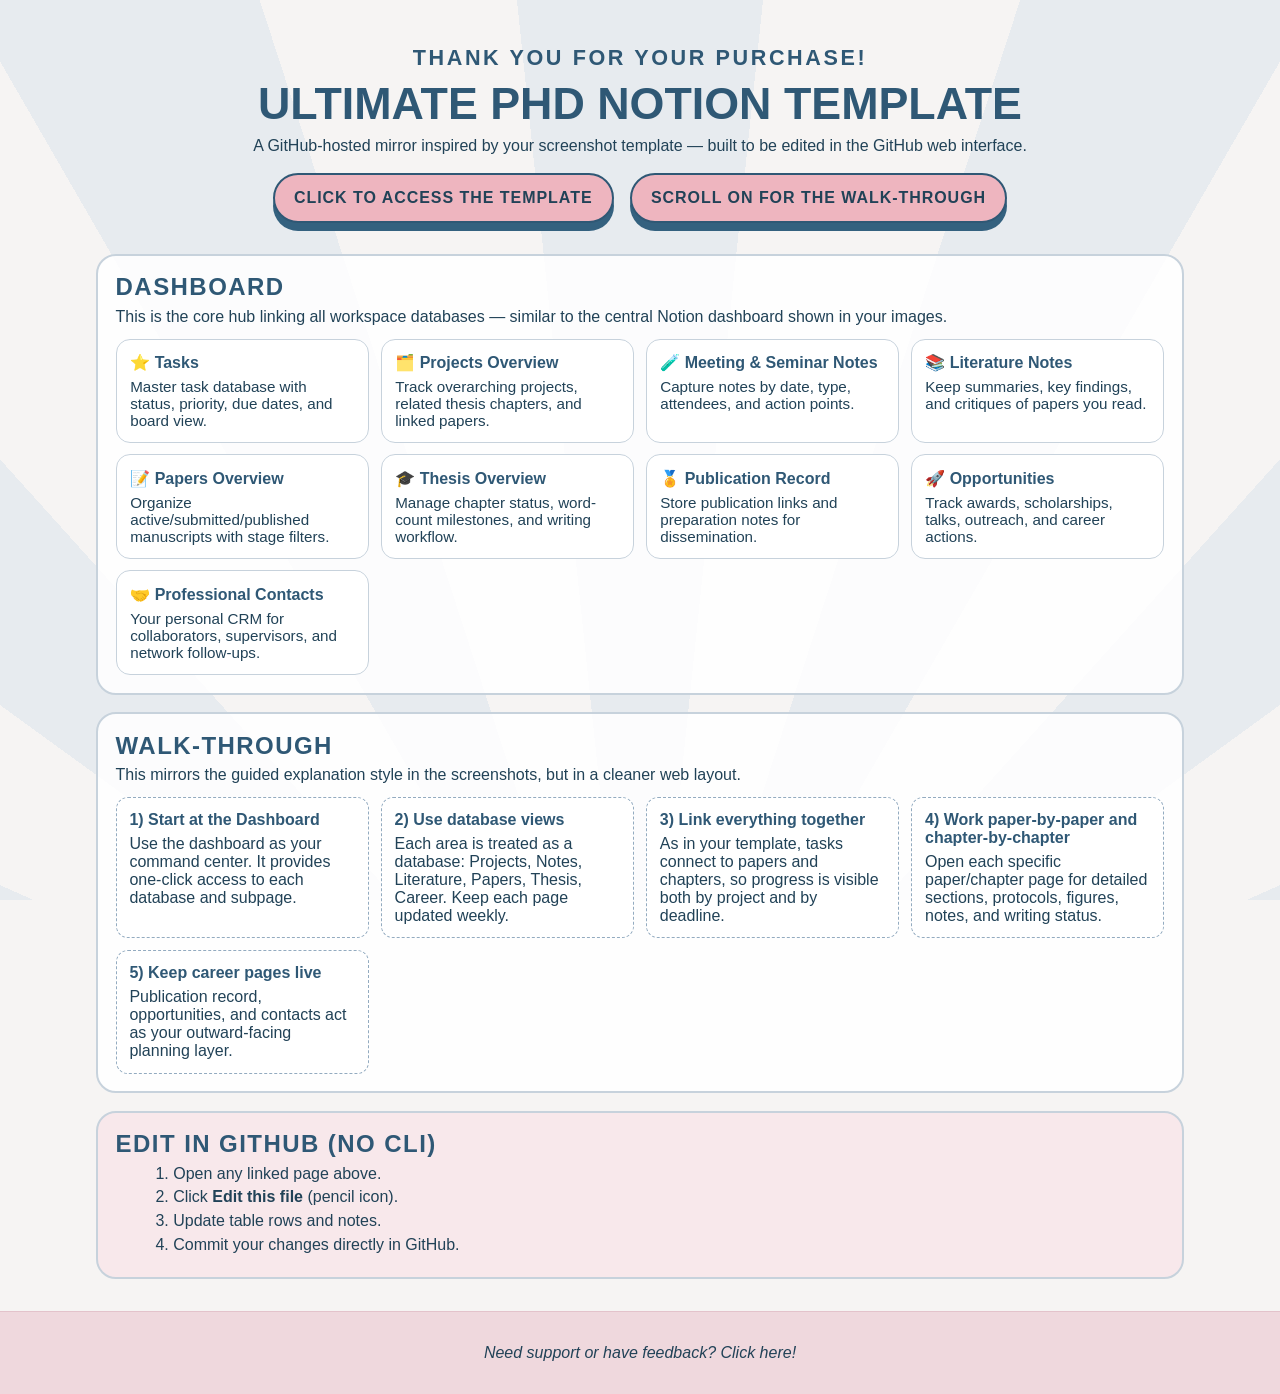
==== index.html @ 4769d7b2 "Recreate dashboard UI to match provided Notion template style" ====
<!doctype html>
<html lang="en">
  <head>
    <meta charset="UTF-8" />
    <meta name="viewport" content="width=device-width, initial-scale=1.0" />
    <title>Ultimate PhD Hub</title>
    <link rel="stylesheet" href="./ui/styles.css" />
  </head>
  <body>
    <div class="bg-rays" aria-hidden="true"></div>

    <header class="hero">
      <p class="kicker">THANK YOU FOR YOUR PURCHASE!</p>
      <h1>Ultimate PhD Notion Template</h1>
      <p class="hero-sub">A GitHub-hosted mirror inspired by your screenshot template — built to be edited in the GitHub web interface.</p>
      <div class="hero-actions">
        <a class="pill" href="#dashboard">Click to access the template</a>
        <a class="pill" href="#walkthrough">Scroll on for the walk-through</a>
      </div>
    </header>

    <main>
      <section class="panel" id="dashboard">
        <h2>Dashboard</h2>
        <p class="lead">This is the core hub linking all workspace databases — similar to the central Notion dashboard shown in your images.</p>

        <div class="db-grid">
          <a class="db-card" href="./tasks/_index.md">
            <h3>⭐ Tasks</h3>
            <p>Master task database with status, priority, due dates, and board view.</p>
          </a>
          <a class="db-card" href="./research/projects-overview.md">
            <h3>🗂️ Projects Overview</h3>
            <p>Track overarching projects, related thesis chapters, and linked papers.</p>
          </a>
          <a class="db-card" href="./research/meeting-seminar-notes/_index.md">
            <h3>🧪 Meeting & Seminar Notes</h3>
            <p>Capture notes by date, type, attendees, and action points.</p>
          </a>
          <a class="db-card" href="./research/literature-notes/_index.md">
            <h3>📚 Literature Notes</h3>
            <p>Keep summaries, key findings, and critiques of papers you read.</p>
          </a>
          <a class="db-card" href="./papers/papers-overview.md">
            <h3>📝 Papers Overview</h3>
            <p>Organize active/submitted/published manuscripts with stage filters.</p>
          </a>
          <a class="db-card" href="./dissertation/overview.md">
            <h3>🎓 Thesis Overview</h3>
            <p>Manage chapter status, word-count milestones, and writing workflow.</p>
          </a>
          <a class="db-card" href="./career/publication-record.md">
            <h3>🏅 Publication Record</h3>
            <p>Store publication links and preparation notes for dissemination.</p>
          </a>
          <a class="db-card" href="./career/opportunities.md">
            <h3>🚀 Opportunities</h3>
            <p>Track awards, scholarships, talks, outreach, and career actions.</p>
          </a>
          <a class="db-card" href="./career/professional-contacts.md">
            <h3>🤝 Professional Contacts</h3>
            <p>Your personal CRM for collaborators, supervisors, and network follow-ups.</p>
          </a>
        </div>
      </section>

      <section class="panel" id="walkthrough">
        <h2>Walk-through</h2>
        <p class="lead">This mirrors the guided explanation style in the screenshots, but in a cleaner web layout.</p>

        <div class="flow">
          <article>
            <h3>1) Start at the Dashboard</h3>
            <p>Use the dashboard as your command center. It provides one-click access to each database and subpage.</p>
          </article>
          <article>
            <h3>2) Use database views</h3>
            <p>Each area is treated as a database: Projects, Notes, Literature, Papers, Thesis, Career. Keep each page updated weekly.</p>
          </article>
          <article>
            <h3>3) Link everything together</h3>
            <p>As in your template, tasks connect to papers and chapters, so progress is visible both by project and by deadline.</p>
          </article>
          <article>
            <h3>4) Work paper-by-paper and chapter-by-chapter</h3>
            <p>Open each specific paper/chapter page for detailed sections, protocols, figures, notes, and writing status.</p>
          </article>
          <article>
            <h3>5) Keep career pages live</h3>
            <p>Publication record, opportunities, and contacts act as your outward-facing planning layer.</p>
          </article>
        </div>
      </section>

      <section class="panel panel-soft">
        <h2>Edit in GitHub (No CLI)</h2>
        <ol>
          <li>Open any linked page above.</li>
          <li>Click <strong>Edit this file</strong> (pencil icon).</li>
          <li>Update table rows and notes.</li>
          <li>Commit your changes directly in GitHub.</li>
        </ol>
      </section>
    </main>

    <footer>
      <p>Need support or have feedback? Click here!</p>
    </footer>
  </body>
</html>
---- ui/styles.css ----
:root {
  --ink: #2f5875;
  --ink-dark: #214257;
  --bg: #f6f4f3;
  --pink: #eeb5bf;
  --blue: #d5dde5;
  --card: #ffffff;
  --line: #c7d2dc;
}

* { box-sizing: border-box; }

body {
  margin: 0;
  font-family: "Trebuchet MS", "Avenir Next", "Segoe UI", sans-serif;
  color: var(--ink-dark);
  background: var(--bg);
  position: relative;
  min-height: 100vh;
}

.bg-rays {
  position: fixed;
  inset: 0;
  z-index: -1;
  background:
    radial-gradient(circle at 50% 120%, #dfe7ee 0 8%, transparent 8% 100%),
    repeating-conic-gradient(from 210deg at 50% 130%, #dbe3eb 0deg 12deg, transparent 12deg 24deg);
  opacity: .55;
}

.hero {
  max-width: 1120px;
  margin: 0 auto;
  padding: 2.8rem 1rem 1.2rem;
  text-align: center;
}

.kicker {
  margin: 0;
  letter-spacing: .12em;
  font-size: clamp(1rem, 2vw, 1.35rem);
  font-weight: 900;
  color: var(--ink);
}

h1 {
  color: var(--ink);
  margin: .45rem 0 .5rem;
  font-size: clamp(1.65rem, 4.3vw, 2.8rem);
  text-transform: uppercase;
}

.hero-sub {
  max-width: 780px;
  margin: 0 auto 1.1rem;
  color: var(--ink-dark);
}

.hero-actions {
  display: flex;
  flex-wrap: wrap;
  justify-content: center;
  gap: 1rem;
}

.pill {
  text-decoration: none;
  color: var(--ink-dark);
  background: var(--pink);
  border: 2px solid var(--ink);
  border-radius: 999px;
  font-weight: 800;
  text-transform: uppercase;
  letter-spacing: .06em;
  padding: .9rem 1.2rem;
  box-shadow: 0 8px 0 #34617f;
}

main {
  max-width: 1120px;
  margin: 0 auto;
  padding: .7rem 1rem 2rem;
  display: grid;
  gap: 1.1rem;
}

.panel {
  background: rgba(255,255,255,.86);
  border: 2px solid var(--line);
  border-radius: 20px;
  padding: 1.1rem;
}

.panel-soft {
  background: #f8e8eb;
}

h2 {
  margin: 0 0 .4rem;
  color: var(--ink);
  text-transform: uppercase;
  letter-spacing: .06em;
}

.lead {
  margin: 0 0 .8rem;
}

.db-grid {
  display: grid;
  grid-template-columns: repeat(auto-fit, minmax(220px, 1fr));
  gap: .7rem;
}

.db-card {
  text-decoration: none;
  color: inherit;
  background: var(--card);
  border: 1px solid var(--line);
  border-radius: 14px;
  padding: .85rem;
}

.db-card h3 {
  margin: 0 0 .35rem;
  color: var(--ink);
  font-size: 1rem;
}
.db-card p { margin: 0; font-size: .95rem; }

.flow {
  display: grid;
  grid-template-columns: repeat(auto-fit, minmax(240px, 1fr));
  gap: .75rem;
}

.flow article {
  background: #fff;
  border: 1px dashed #93abc0;
  border-radius: 12px;
  padding: .8rem;
}

.flow h3 {
  margin: 0 0 .35rem;
  font-size: 1rem;
  color: var(--ink);
}
.flow p { margin: 0; }

ol { margin: .35rem 0 .1rem 1.1rem; }
ol li { margin: .35rem 0; }

footer {
  text-align: center;
  padding: 1rem;
  background: #efd8dd;
  border-top: 1px solid #e3c3cb;
  color: var(--ink-dark);
  font-style: italic;
}

@media (max-width: 640px) {
  .pill { width: 100%; }
}
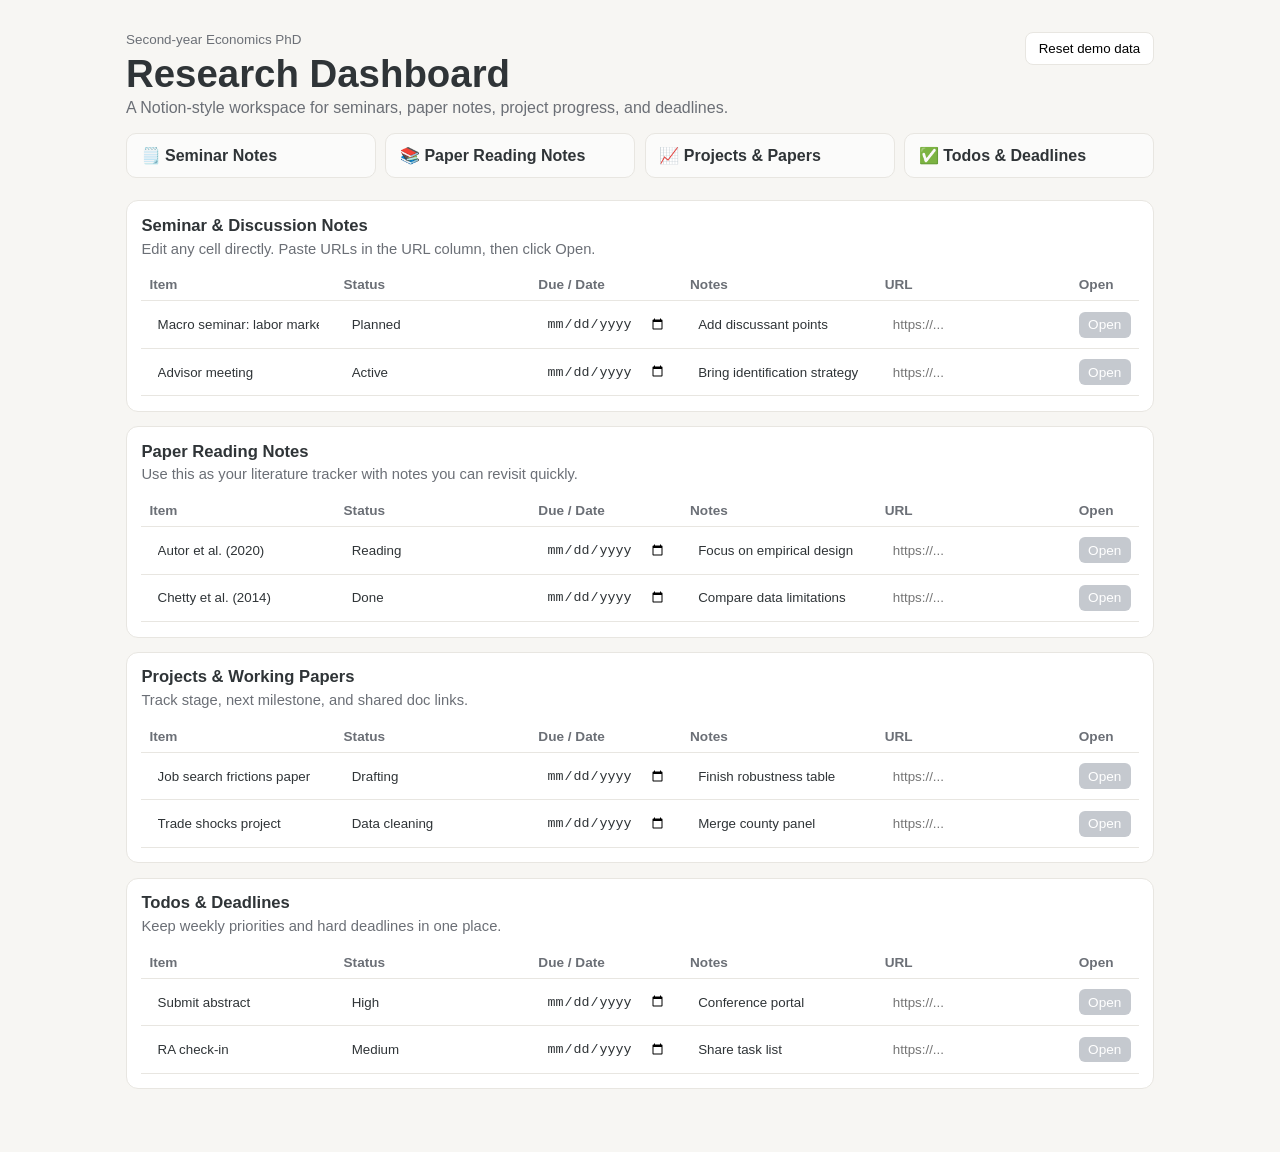
==== commit 2f9af9c4: "Redesign dashboard into editable Notion-style workspace" ====
--- a/index.html
+++ b/index.html
@@ -3,108 +3,157 @@
   <head>
     <meta charset="UTF-8" />
     <meta name="viewport" content="width=device-width, initial-scale=1.0" />
-    <title>Ultimate PhD Hub</title>
+    <title>PhD Dashboard</title>
     <link rel="stylesheet" href="./ui/styles.css" />
   </head>
   <body>
-    <div class="bg-rays" aria-hidden="true"></div>
+    <main class="page">
+      <header class="topbar">
+        <div>
+          <p class="crumb">Second-year Economics PhD</p>
+          <h1>Research Dashboard</h1>
+          <p class="subtitle">A Notion-style workspace for seminars, paper notes, project progress, and deadlines.</p>
+        </div>
+        <button id="reset-data" class="ghost-btn" type="button">Reset demo data</button>
+      </header>
 
-    <header class="hero">
-      <p class="kicker">THANK YOU FOR YOUR PURCHASE!</p>
-      <h1>Ultimate PhD Notion Template</h1>
-      <p class="hero-sub">A GitHub-hosted mirror inspired by your screenshot template — built to be edited in the GitHub web interface.</p>
-      <div class="hero-actions">
-        <a class="pill" href="#dashboard">Click to access the template</a>
-        <a class="pill" href="#walkthrough">Scroll on for the walk-through</a>
-      </div>
-    </header>
-
-    <main>
-      <section class="panel" id="dashboard">
-        <h2>Dashboard</h2>
-        <p class="lead">This is the core hub linking all workspace databases — similar to the central Notion dashboard shown in your images.</p>
-
-        <div class="db-grid">
-          <a class="db-card" href="./tasks/_index.md">
-            <h3>⭐ Tasks</h3>
-            <p>Master task database with status, priority, due dates, and board view.</p>
-          </a>
-          <a class="db-card" href="./research/projects-overview.md">
-            <h3>🗂️ Projects Overview</h3>
-            <p>Track overarching projects, related thesis chapters, and linked papers.</p>
-          </a>
-          <a class="db-card" href="./research/meeting-seminar-notes/_index.md">
-            <h3>🧪 Meeting & Seminar Notes</h3>
-            <p>Capture notes by date, type, attendees, and action points.</p>
-          </a>
-          <a class="db-card" href="./research/literature-notes/_index.md">
-            <h3>📚 Literature Notes</h3>
-            <p>Keep summaries, key findings, and critiques of papers you read.</p>
-          </a>
-          <a class="db-card" href="./papers/papers-overview.md">
-            <h3>📝 Papers Overview</h3>
-            <p>Organize active/submitted/published manuscripts with stage filters.</p>
-          </a>
-          <a class="db-card" href="./dissertation/overview.md">
-            <h3>🎓 Thesis Overview</h3>
-            <p>Manage chapter status, word-count milestones, and writing workflow.</p>
-          </a>
-          <a class="db-card" href="./career/publication-record.md">
-            <h3>🏅 Publication Record</h3>
-            <p>Store publication links and preparation notes for dissemination.</p>
-          </a>
-          <a class="db-card" href="./career/opportunities.md">
-            <h3>🚀 Opportunities</h3>
-            <p>Track awards, scholarships, talks, outreach, and career actions.</p>
-          </a>
-          <a class="db-card" href="./career/professional-contacts.md">
-            <h3>🤝 Professional Contacts</h3>
-            <p>Your personal CRM for collaborators, supervisors, and network follow-ups.</p>
-          </a>
-        </div>
+      <section class="quick-grid" aria-label="quick links">
+        <a class="quick-card" href="#seminars">🗒️ Seminar Notes</a>
+        <a class="quick-card" href="#papers">📚 Paper Reading Notes</a>
+        <a class="quick-card" href="#projects">📈 Projects & Papers</a>
+        <a class="quick-card" href="#todos">✅ Todos & Deadlines</a>
       </section>
 
-      <section class="panel" id="walkthrough">
-        <h2>Walk-through</h2>
-        <p class="lead">This mirrors the guided explanation style in the screenshots, but in a cleaner web layout.</p>
-
-        <div class="flow">
-          <article>
-            <h3>1) Start at the Dashboard</h3>
-            <p>Use the dashboard as your command center. It provides one-click access to each database and subpage.</p>
-          </article>
-          <article>
-            <h3>2) Use database views</h3>
-            <p>Each area is treated as a database: Projects, Notes, Literature, Papers, Thesis, Career. Keep each page updated weekly.</p>
-          </article>
-          <article>
-            <h3>3) Link everything together</h3>
-            <p>As in your template, tasks connect to papers and chapters, so progress is visible both by project and by deadline.</p>
-          </article>
-          <article>
-            <h3>4) Work paper-by-paper and chapter-by-chapter</h3>
-            <p>Open each specific paper/chapter page for detailed sections, protocols, figures, notes, and writing status.</p>
-          </article>
-          <article>
-            <h3>5) Keep career pages live</h3>
-            <p>Publication record, opportunities, and contacts act as your outward-facing planning layer.</p>
-          </article>
-        </div>
+      <section class="database" id="seminars">
+        <h2>Seminar & Discussion Notes</h2>
+        <p class="hint">Edit any cell directly. Paste URLs in the URL column, then click Open.</p>
+        <div class="table-wrap" id="table-seminars"></div>
       </section>
 
-      <section class="panel panel-soft">
-        <h2>Edit in GitHub (No CLI)</h2>
-        <ol>
-          <li>Open any linked page above.</li>
-          <li>Click <strong>Edit this file</strong> (pencil icon).</li>
-          <li>Update table rows and notes.</li>
-          <li>Commit your changes directly in GitHub.</li>
-        </ol>
+      <section class="database" id="papers">
+        <h2>Paper Reading Notes</h2>
+        <p class="hint">Use this as your literature tracker with notes you can revisit quickly.</p>
+        <div class="table-wrap" id="table-papers"></div>
+      </section>
+
+      <section class="database" id="projects">
+        <h2>Projects & Working Papers</h2>
+        <p class="hint">Track stage, next milestone, and shared doc links.</p>
+        <div class="table-wrap" id="table-projects"></div>
+      </section>
+
+      <section class="database" id="todos">
+        <h2>Todos & Deadlines</h2>
+        <p class="hint">Keep weekly priorities and hard deadlines in one place.</p>
+        <div class="table-wrap" id="table-todos"></div>
       </section>
     </main>
 
-    <footer>
-      <p>Need support or have feedback? Click here!</p>
-    </footer>
+    <template id="db-template">
+      <table>
+        <thead>
+          <tr>
+            <th>Item</th>
+            <th>Status</th>
+            <th>Due / Date</th>
+            <th>Notes</th>
+            <th>URL</th>
+            <th>Open</th>
+          </tr>
+        </thead>
+        <tbody></tbody>
+      </table>
+    </template>
+
+    <script>
+      const STORAGE_KEY = "phd_dashboard_v2";
+      const seed = {
+        seminars: [
+          { item: "Macro seminar: labor markets", status: "Planned", date: "", notes: "Add discussant points", url: "" },
+          { item: "Advisor meeting", status: "Active", date: "", notes: "Bring identification strategy update", url: "" }
+        ],
+        papers: [
+          { item: "Autor et al. (2020)", status: "Reading", date: "", notes: "Focus on empirical design", url: "" },
+          { item: "Chetty et al. (2014)", status: "Done", date: "", notes: "Compare data limitations", url: "" }
+        ],
+        projects: [
+          { item: "Job search frictions paper", status: "Drafting", date: "", notes: "Finish robustness table", url: "" },
+          { item: "Trade shocks project", status: "Data cleaning", date: "", notes: "Merge county panel", url: "" }
+        ],
+        todos: [
+          { item: "Submit abstract", status: "High", date: "", notes: "Conference portal", url: "" },
+          { item: "RA check-in", status: "Medium", date: "", notes: "Share task list", url: "" }
+        ]
+      };
+
+      const state = JSON.parse(localStorage.getItem(STORAGE_KEY) || "null") || structuredClone(seed);
+
+      function save() {
+        localStorage.setItem(STORAGE_KEY, JSON.stringify(state));
+      }
+
+      function validUrl(value) {
+        if (!value.trim()) return "";
+        try {
+          const normalized = value.startsWith("http") ? value : `https://${value}`;
+          return new URL(normalized).toString();
+        } catch {
+          return "";
+        }
+      }
+
+      function renderTable(mountId, key) {
+        const mount = document.getElementById(mountId);
+        const tmpl = document.getElementById("db-template").content.firstElementChild.cloneNode(true);
+        const tbody = tmpl.querySelector("tbody");
+
+        state[key].forEach((row, rowIndex) => {
+          const tr = document.createElement("tr");
+          ["item", "status", "date", "notes", "url"].forEach((field) => {
+            const td = document.createElement("td");
+            const input = document.createElement("input");
+            input.value = row[field] || "";
+            input.type = field === "date" ? "date" : "text";
+            input.placeholder = field === "url" ? "https://..." : "";
+            input.addEventListener("input", (e) => {
+              state[key][rowIndex][field] = e.target.value;
+              if (field === "url") {
+                const next = validUrl(e.target.value);
+                open.href = next || "#";
+                open.classList.toggle("disabled", !next);
+              }
+              save();
+            });
+            td.appendChild(input);
+            tr.appendChild(td);
+          });
+
+          const openCell = document.createElement("td");
+          const open = document.createElement("a");
+          const next = validUrl(row.url || "");
+          open.href = next || "#";
+          open.target = "_blank";
+          open.rel = "noreferrer";
+          open.textContent = "Open";
+          open.className = `open-link ${next ? "" : "disabled"}`;
+          openCell.appendChild(open);
+          tr.appendChild(openCell);
+          tbody.appendChild(tr);
+        });
+
+        mount.innerHTML = "";
+        mount.appendChild(tmpl);
+      }
+
+      renderTable("table-seminars", "seminars");
+      renderTable("table-papers", "papers");
+      renderTable("table-projects", "projects");
+      renderTable("table-todos", "todos");
+
+      document.getElementById("reset-data").addEventListener("click", () => {
+        localStorage.setItem(STORAGE_KEY, JSON.stringify(seed));
+        location.reload();
+      });
+    </script>
   </body>
 </html>
--- a/ui/styles.css
+++ b/ui/styles.css
@@ -1,166 +1,151 @@
 :root {
-  --ink: #2f5875;
-  --ink-dark: #214257;
-  --bg: #f6f4f3;
-  --pink: #eeb5bf;
-  --blue: #d5dde5;
-  --card: #ffffff;
-  --line: #c7d2dc;
+  --bg: #f7f6f3;
+  --panel: #ffffff;
+  --line: #e8e6e1;
+  --text: #2f3437;
+  --muted: #6b6f76;
+  --accent: #2f80ed;
 }
 
 * { box-sizing: border-box; }
 
 body {
   margin: 0;
-  font-family: "Trebuchet MS", "Avenir Next", "Segoe UI", sans-serif;
-  color: var(--ink-dark);
   background: var(--bg);
-  position: relative;
-  min-height: 100vh;
+  color: var(--text);
+  font-family: Inter, -apple-system, BlinkMacSystemFont, "Segoe UI", sans-serif;
 }
 
-.bg-rays {
-  position: fixed;
-  inset: 0;
-  z-index: -1;
-  background:
-    radial-gradient(circle at 50% 120%, #dfe7ee 0 8%, transparent 8% 100%),
-    repeating-conic-gradient(from 210deg at 50% 130%, #dbe3eb 0deg 12deg, transparent 12deg 24deg);
-  opacity: .55;
+.page {
+  max-width: 1060px;
+  margin: 0 auto;
+  padding: 2rem 1rem 3rem;
 }
 
-.hero {
-  max-width: 1120px;
-  margin: 0 auto;
-  padding: 2.8rem 1rem 1.2rem;
-  text-align: center;
+.topbar {
+  display: flex;
+  justify-content: space-between;
+  gap: 1rem;
+  align-items: flex-start;
+  margin-bottom: 1rem;
 }
 
-.kicker {
+.crumb {
   margin: 0;
-  letter-spacing: .12em;
-  font-size: clamp(1rem, 2vw, 1.35rem);
-  font-weight: 900;
-  color: var(--ink);
+  font-size: .84rem;
+  color: var(--muted);
 }
 
 h1 {
-  color: var(--ink);
-  margin: .45rem 0 .5rem;
-  font-size: clamp(1.65rem, 4.3vw, 2.8rem);
-  text-transform: uppercase;
+  margin: .3rem 0 .2rem;
+  font-size: clamp(1.7rem, 3vw, 2.4rem);
 }
 
-.hero-sub {
-  max-width: 780px;
-  margin: 0 auto 1.1rem;
-  color: var(--ink-dark);
+.subtitle {
+  margin: 0;
+  color: var(--muted);
 }
 
-.hero-actions {
-  display: flex;
-  flex-wrap: wrap;
-  justify-content: center;
-  gap: 1rem;
+.ghost-btn {
+  border: 1px solid var(--line);
+  background: var(--panel);
+  border-radius: 8px;
+  padding: .5rem .8rem;
+  cursor: pointer;
 }
 
-.pill {
-  text-decoration: none;
-  color: var(--ink-dark);
-  background: var(--pink);
-  border: 2px solid var(--ink);
-  border-radius: 999px;
-  font-weight: 800;
-  text-transform: uppercase;
-  letter-spacing: .06em;
-  padding: .9rem 1.2rem;
-  box-shadow: 0 8px 0 #34617f;
+.quick-grid {
+  display: grid;
+  grid-template-columns: repeat(auto-fit, minmax(180px, 1fr));
+  gap: .6rem;
+  margin: 1rem 0 1.4rem;
 }
 
-main {
-  max-width: 1120px;
-  margin: 0 auto;
-  padding: .7rem 1rem 2rem;
-  display: grid;
-  gap: 1.1rem;
+.quick-card {
+  text-decoration: none;
+  color: var(--text);
+  background: #fbfbfa;
+  border: 1px solid var(--line);
+  border-radius: 10px;
+  padding: .75rem .85rem;
+  font-weight: 600;
 }
 
-.panel {
-  background: rgba(255,255,255,.86);
-  border: 2px solid var(--line);
-  border-radius: 20px;
-  padding: 1.1rem;
-}
-
-.panel-soft {
-  background: #f8e8eb;
+.database {
+  background: var(--panel);
+  border: 1px solid var(--line);
+  border-radius: 12px;
+  padding: .9rem;
+  margin-bottom: .9rem;
 }
 
 h2 {
-  margin: 0 0 .4rem;
-  color: var(--ink);
-  text-transform: uppercase;
-  letter-spacing: .06em;
+  font-size: 1.04rem;
+  margin: 0;
 }
 
-.lead {
-  margin: 0 0 .8rem;
+.hint {
+  margin: .3rem 0 .8rem;
+  color: var(--muted);
+  font-size: .92rem;
 }
 
-.db-grid {
-  display: grid;
-  grid-template-columns: repeat(auto-fit, minmax(220px, 1fr));
-  gap: .7rem;
+.table-wrap {
+  overflow-x: auto;
 }
 
-.db-card {
-  text-decoration: none;
-  color: inherit;
-  background: var(--card);
-  border: 1px solid var(--line);
-  border-radius: 14px;
-  padding: .85rem;
+table {
+  width: 100%;
+  border-collapse: collapse;
+  min-width: 880px;
 }
 
-.db-card h3 {
-  margin: 0 0 .35rem;
-  color: var(--ink);
-  font-size: 1rem;
-}
-.db-card p { margin: 0; font-size: .95rem; }
-
-.flow {
-  display: grid;
-  grid-template-columns: repeat(auto-fit, minmax(240px, 1fr));
-  gap: .75rem;
+th,
+td {
+  border-bottom: 1px solid var(--line);
+  padding: .5rem;
+  text-align: left;
+  vertical-align: middle;
 }
 
-.flow article {
-  background: #fff;
-  border: 1px dashed #93abc0;
-  border-radius: 12px;
-  padding: .8rem;
+th {
+  color: var(--muted);
+  font-weight: 600;
+  font-size: .85rem;
 }
 
-.flow h3 {
-  margin: 0 0 .35rem;
-  font-size: 1rem;
-  color: var(--ink);
-}
-.flow p { margin: 0; }
-
-ol { margin: .35rem 0 .1rem 1.1rem; }
-ol li { margin: .35rem 0; }
-
-footer {
-  text-align: center;
-  padding: 1rem;
-  background: #efd8dd;
-  border-top: 1px solid #e3c3cb;
-  color: var(--ink-dark);
-  font-style: italic;
+input {
+  width: 100%;
+  border: 1px solid transparent;
+  background: transparent;
+  border-radius: 6px;
+  padding: .35rem .45rem;
+  color: var(--text);
 }
 
-@media (max-width: 640px) {
-  .pill { width: 100%; }
+input:focus {
+  border-color: #c5defd;
+  outline: none;
+  background: #f6faff;
 }
+
+.open-link {
+  display: inline-block;
+  color: #fff;
+  text-decoration: none;
+  background: var(--accent);
+  border-radius: 6px;
+  padding: .34rem .58rem;
+  font-size: .85rem;
+}
+
+.open-link.disabled {
+  background: #c5c9cf;
+  pointer-events: none;
+}
+
+@media (max-width: 720px) {
+  .topbar {
+    flex-direction: column;
+  }
+}
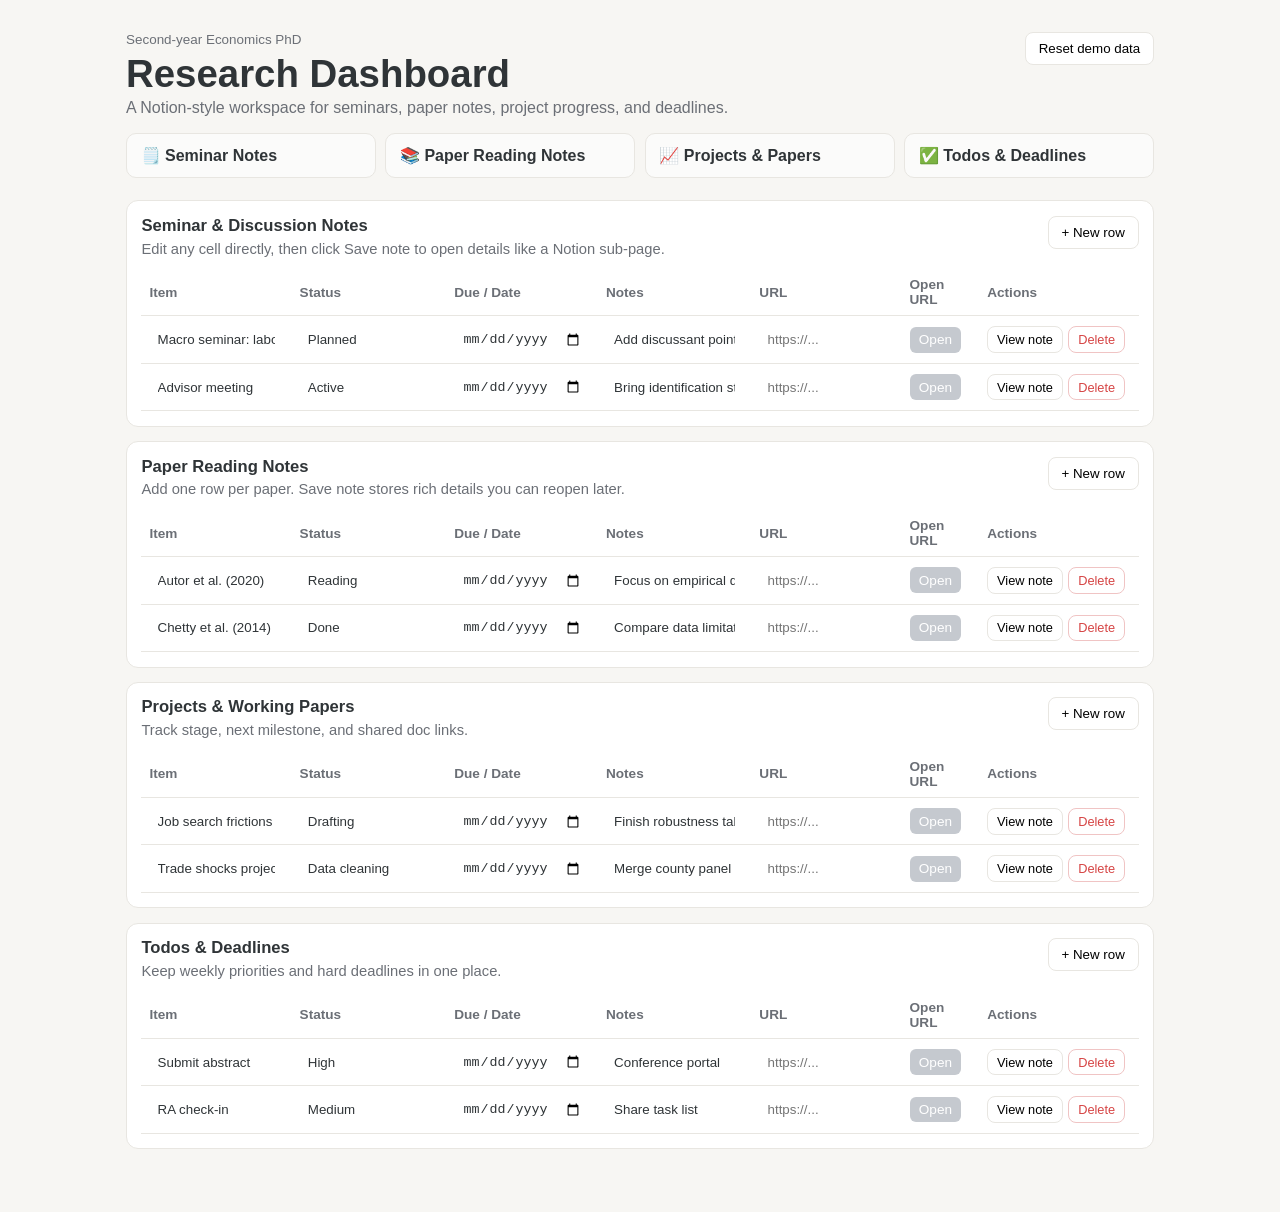
==== commit a25b30f7: "Add true Notion-like row creation and note pages" ====
--- a/index.html
+++ b/index.html
@@ -25,29 +25,60 @@
       </section>
 
       <section class="database" id="seminars">
-        <h2>Seminar & Discussion Notes</h2>
-        <p class="hint">Edit any cell directly. Paste URLs in the URL column, then click Open.</p>
+        <div class="database-head">
+          <div>
+            <h2>Seminar & Discussion Notes</h2>
+            <p class="hint">Edit any cell directly, then click Save note to open details like a Notion sub-page.</p>
+          </div>
+          <button class="add-row" type="button" data-add-row="seminars">+ New row</button>
+        </div>
         <div class="table-wrap" id="table-seminars"></div>
       </section>
 
       <section class="database" id="papers">
-        <h2>Paper Reading Notes</h2>
-        <p class="hint">Use this as your literature tracker with notes you can revisit quickly.</p>
+        <div class="database-head">
+          <div>
+            <h2>Paper Reading Notes</h2>
+            <p class="hint">Add one row per paper. Save note stores rich details you can reopen later.</p>
+          </div>
+          <button class="add-row" type="button" data-add-row="papers">+ New row</button>
+        </div>
         <div class="table-wrap" id="table-papers"></div>
       </section>
 
       <section class="database" id="projects">
-        <h2>Projects & Working Papers</h2>
-        <p class="hint">Track stage, next milestone, and shared doc links.</p>
+        <div class="database-head">
+          <div>
+            <h2>Projects & Working Papers</h2>
+            <p class="hint">Track stage, next milestone, and shared doc links.</p>
+          </div>
+          <button class="add-row" type="button" data-add-row="projects">+ New row</button>
+        </div>
         <div class="table-wrap" id="table-projects"></div>
       </section>
 
       <section class="database" id="todos">
-        <h2>Todos & Deadlines</h2>
-        <p class="hint">Keep weekly priorities and hard deadlines in one place.</p>
+        <div class="database-head">
+          <div>
+            <h2>Todos & Deadlines</h2>
+            <p class="hint">Keep weekly priorities and hard deadlines in one place.</p>
+          </div>
+          <button class="add-row" type="button" data-add-row="todos">+ New row</button>
+        </div>
         <div class="table-wrap" id="table-todos"></div>
       </section>
     </main>
+
+    <dialog id="note-dialog">
+      <form method="dialog" class="note-form">
+        <h3 id="note-title">Edit note</h3>
+        <textarea id="note-text" rows="12" placeholder="Write detailed notes here..."></textarea>
+        <div class="dialog-actions">
+          <button id="save-note" type="button" class="primary-btn">Save note</button>
+          <button type="submit" class="ghost-btn">Close</button>
+        </div>
+      </form>
+    </dialog>
 
     <template id="db-template">
       <table>
@@ -58,7 +89,8 @@
             <th>Due / Date</th>
             <th>Notes</th>
             <th>URL</th>
-            <th>Open</th>
+            <th>Open URL</th>
+            <th>Actions</th>
           </tr>
         </thead>
         <tbody></tbody>
@@ -66,27 +98,43 @@
     </template>
 
     <script>
-      const STORAGE_KEY = "phd_dashboard_v2";
+      const STORAGE_KEY = "phd_dashboard_v3";
+      const sections = ["seminars", "papers", "projects", "todos"];
+      const emptyRow = { item: "", status: "", date: "", notes: "", url: "", fullNote: "" };
+
       const seed = {
         seminars: [
-          { item: "Macro seminar: labor markets", status: "Planned", date: "", notes: "Add discussant points", url: "" },
-          { item: "Advisor meeting", status: "Active", date: "", notes: "Bring identification strategy update", url: "" }
+          { item: "Macro seminar: labor markets", status: "Planned", date: "", notes: "Add discussant points", url: "", fullNote: "" },
+          { item: "Advisor meeting", status: "Active", date: "", notes: "Bring identification strategy update", url: "", fullNote: "" }
         ],
         papers: [
-          { item: "Autor et al. (2020)", status: "Reading", date: "", notes: "Focus on empirical design", url: "" },
-          { item: "Chetty et al. (2014)", status: "Done", date: "", notes: "Compare data limitations", url: "" }
+          { item: "Autor et al. (2020)", status: "Reading", date: "", notes: "Focus on empirical design", url: "", fullNote: "" },
+          { item: "Chetty et al. (2014)", status: "Done", date: "", notes: "Compare data limitations", url: "", fullNote: "" }
         ],
         projects: [
-          { item: "Job search frictions paper", status: "Drafting", date: "", notes: "Finish robustness table", url: "" },
-          { item: "Trade shocks project", status: "Data cleaning", date: "", notes: "Merge county panel", url: "" }
+          { item: "Job search frictions paper", status: "Drafting", date: "", notes: "Finish robustness table", url: "", fullNote: "" },
+          { item: "Trade shocks project", status: "Data cleaning", date: "", notes: "Merge county panel", url: "", fullNote: "" }
         ],
         todos: [
-          { item: "Submit abstract", status: "High", date: "", notes: "Conference portal", url: "" },
-          { item: "RA check-in", status: "Medium", date: "", notes: "Share task list", url: "" }
+          { item: "Submit abstract", status: "High", date: "", notes: "Conference portal", url: "", fullNote: "" },
+          { item: "RA check-in", status: "Medium", date: "", notes: "Share task list", url: "", fullNote: "" }
         ]
       };
 
-      const state = JSON.parse(localStorage.getItem(STORAGE_KEY) || "null") || structuredClone(seed);
+      const dialog = document.getElementById("note-dialog");
+      const noteText = document.getElementById("note-text");
+      const noteTitle = document.getElementById("note-title");
+      let activeNoteRef = null;
+
+      function loadState() {
+        const stored = JSON.parse(localStorage.getItem(STORAGE_KEY) || "null") || structuredClone(seed);
+        sections.forEach((key) => {
+          stored[key] = Array.isArray(stored[key]) ? stored[key].map((row) => ({ ...emptyRow, ...row })) : [];
+        });
+        return stored;
+      }
+
+      const state = loadState();
 
       function save() {
         localStorage.setItem(STORAGE_KEY, JSON.stringify(state));
@@ -102,6 +150,36 @@
         }
       }
 
+      function addRow(key) {
+        state[key].push({ ...emptyRow });
+        save();
+        renderAll();
+      }
+
+      function removeRow(key, rowIndex) {
+        state[key].splice(rowIndex, 1);
+        save();
+        renderAll();
+      }
+
+      function openNoteEditor(key, rowIndex) {
+        activeNoteRef = { key, rowIndex };
+        const row = state[key][rowIndex];
+        noteTitle.textContent = `Note: ${row.item || "Untitled item"}`;
+        noteText.value = row.fullNote || "";
+        dialog.showModal();
+      }
+
+      function saveNote() {
+        if (!activeNoteRef) return;
+        const { key, rowIndex } = activeNoteRef;
+        state[key][rowIndex].fullNote = noteText.value;
+        state[key][rowIndex].notes = noteText.value.split("\n")[0].slice(0, 80);
+        save();
+        dialog.close();
+        renderAll();
+      }
+
       function renderTable(mountId, key) {
         const mount = document.getElementById(mountId);
         const tmpl = document.getElementById("db-template").content.firstElementChild.cloneNode(true);
@@ -109,6 +187,7 @@
 
         state[key].forEach((row, rowIndex) => {
           const tr = document.createElement("tr");
+
           ["item", "status", "date", "notes", "url"].forEach((field) => {
             const td = document.createElement("td");
             const input = document.createElement("input");
@@ -138,6 +217,25 @@
           open.className = `open-link ${next ? "" : "disabled"}`;
           openCell.appendChild(open);
           tr.appendChild(openCell);
+
+          const actionsCell = document.createElement("td");
+          actionsCell.className = "actions";
+
+          const noteBtn = document.createElement("button");
+          noteBtn.type = "button";
+          noteBtn.className = "small-btn";
+          noteBtn.textContent = "View note";
+          noteBtn.addEventListener("click", () => openNoteEditor(key, rowIndex));
+
+          const deleteBtn = document.createElement("button");
+          deleteBtn.type = "button";
+          deleteBtn.className = "small-btn danger";
+          deleteBtn.textContent = "Delete";
+          deleteBtn.addEventListener("click", () => removeRow(key, rowIndex));
+
+          actionsCell.appendChild(noteBtn);
+          actionsCell.appendChild(deleteBtn);
+          tr.appendChild(actionsCell);
           tbody.appendChild(tr);
         });
 
@@ -145,10 +243,20 @@
         mount.appendChild(tmpl);
       }
 
-      renderTable("table-seminars", "seminars");
-      renderTable("table-papers", "papers");
-      renderTable("table-projects", "projects");
-      renderTable("table-todos", "todos");
+      function renderAll() {
+        renderTable("table-seminars", "seminars");
+        renderTable("table-papers", "papers");
+        renderTable("table-projects", "projects");
+        renderTable("table-todos", "todos");
+      }
+
+      renderAll();
+
+      document.querySelectorAll("[data-add-row]").forEach((btn) => {
+        btn.addEventListener("click", () => addRow(btn.dataset.addRow));
+      });
+
+      document.getElementById("save-note").addEventListener("click", saveNote);
 
       document.getElementById("reset-data").addEventListener("click", () => {
         localStorage.setItem(STORAGE_KEY, JSON.stringify(seed));
--- a/ui/styles.css
+++ b/ui/styles.css
@@ -5,6 +5,7 @@
   --text: #2f3437;
   --muted: #6b6f76;
   --accent: #2f80ed;
+  --danger: #d64545;
 }
 
 * { box-sizing: border-box; }
@@ -32,12 +33,12 @@
 
 .crumb {
   margin: 0;
-  font-size: .84rem;
+  font-size: 0.84rem;
   color: var(--muted);
 }
 
 h1 {
-  margin: .3rem 0 .2rem;
+  margin: 0.3rem 0 0.2rem;
   font-size: clamp(1.7rem, 3vw, 2.4rem);
 }
 
@@ -46,18 +47,27 @@
   color: var(--muted);
 }
 
-.ghost-btn {
+.ghost-btn,
+.add-row,
+.small-btn,
+.primary-btn {
   border: 1px solid var(--line);
   background: var(--panel);
   border-radius: 8px;
-  padding: .5rem .8rem;
+  padding: 0.5rem 0.8rem;
   cursor: pointer;
+}
+
+.primary-btn {
+  background: var(--accent);
+  color: white;
+  border-color: var(--accent);
 }
 
 .quick-grid {
   display: grid;
   grid-template-columns: repeat(auto-fit, minmax(180px, 1fr));
-  gap: .6rem;
+  gap: 0.6rem;
   margin: 1rem 0 1.4rem;
 }
 
@@ -67,7 +77,7 @@
   background: #fbfbfa;
   border: 1px solid var(--line);
   border-radius: 10px;
-  padding: .75rem .85rem;
+  padding: 0.75rem 0.85rem;
   font-weight: 600;
 }
 
@@ -75,8 +85,15 @@
   background: var(--panel);
   border: 1px solid var(--line);
   border-radius: 12px;
-  padding: .9rem;
-  margin-bottom: .9rem;
+  padding: 0.9rem;
+  margin-bottom: 0.9rem;
+}
+
+.database-head {
+  display: flex;
+  align-items: flex-start;
+  justify-content: space-between;
+  gap: 0.8rem;
 }
 
 h2 {
@@ -85,9 +102,9 @@
 }
 
 .hint {
-  margin: .3rem 0 .8rem;
-  color: var(--muted);
-  font-size: .92rem;
+  margin: 0.3rem 0 0.8rem;
+  color: var(--muted);
+  font-size: 0.92rem;
 }
 
 .table-wrap {
@@ -97,13 +114,13 @@
 table {
   width: 100%;
   border-collapse: collapse;
-  min-width: 880px;
+  min-width: 980px;
 }
 
 th,
 td {
   border-bottom: 1px solid var(--line);
-  padding: .5rem;
+  padding: 0.5rem;
   text-align: left;
   vertical-align: middle;
 }
@@ -111,7 +128,7 @@
 th {
   color: var(--muted);
   font-weight: 600;
-  font-size: .85rem;
+  font-size: 0.85rem;
 }
 
 input {
@@ -119,11 +136,12 @@
   border: 1px solid transparent;
   background: transparent;
   border-radius: 6px;
-  padding: .35rem .45rem;
+  padding: 0.35rem 0.45rem;
   color: var(--text);
 }
 
-input:focus {
+input:focus,
+textarea:focus {
   border-color: #c5defd;
   outline: none;
   background: #f6faff;
@@ -135,8 +153,8 @@
   text-decoration: none;
   background: var(--accent);
   border-radius: 6px;
-  padding: .34rem .58rem;
-  font-size: .85rem;
+  padding: 0.34rem 0.58rem;
+  font-size: 0.85rem;
 }
 
 .open-link.disabled {
@@ -144,8 +162,59 @@
   pointer-events: none;
 }
 
+.actions {
+  white-space: nowrap;
+}
+
+.small-btn {
+  padding: 0.3rem 0.55rem;
+  margin-right: 0.35rem;
+  font-size: 0.8rem;
+}
+
+.small-btn.danger {
+  color: var(--danger);
+  border-color: #f0c4c4;
+}
+
+dialog {
+  border: none;
+  border-radius: 12px;
+  padding: 0;
+  width: min(720px, 96vw);
+}
+
+dialog::backdrop {
+  background: rgba(20, 20, 20, 0.35);
+}
+
+.note-form {
+  padding: 1rem;
+}
+
+.note-form h3 {
+  margin: 0 0 0.75rem;
+}
+
+textarea {
+  width: 100%;
+  resize: vertical;
+  border: 1px solid var(--line);
+  border-radius: 8px;
+  padding: 0.75rem;
+  font: inherit;
+}
+
+.dialog-actions {
+  display: flex;
+  justify-content: flex-end;
+  gap: 0.5rem;
+  margin-top: 0.75rem;
+}
+
 @media (max-width: 720px) {
-  .topbar {
+  .topbar,
+  .database-head {
     flex-direction: column;
   }
 }
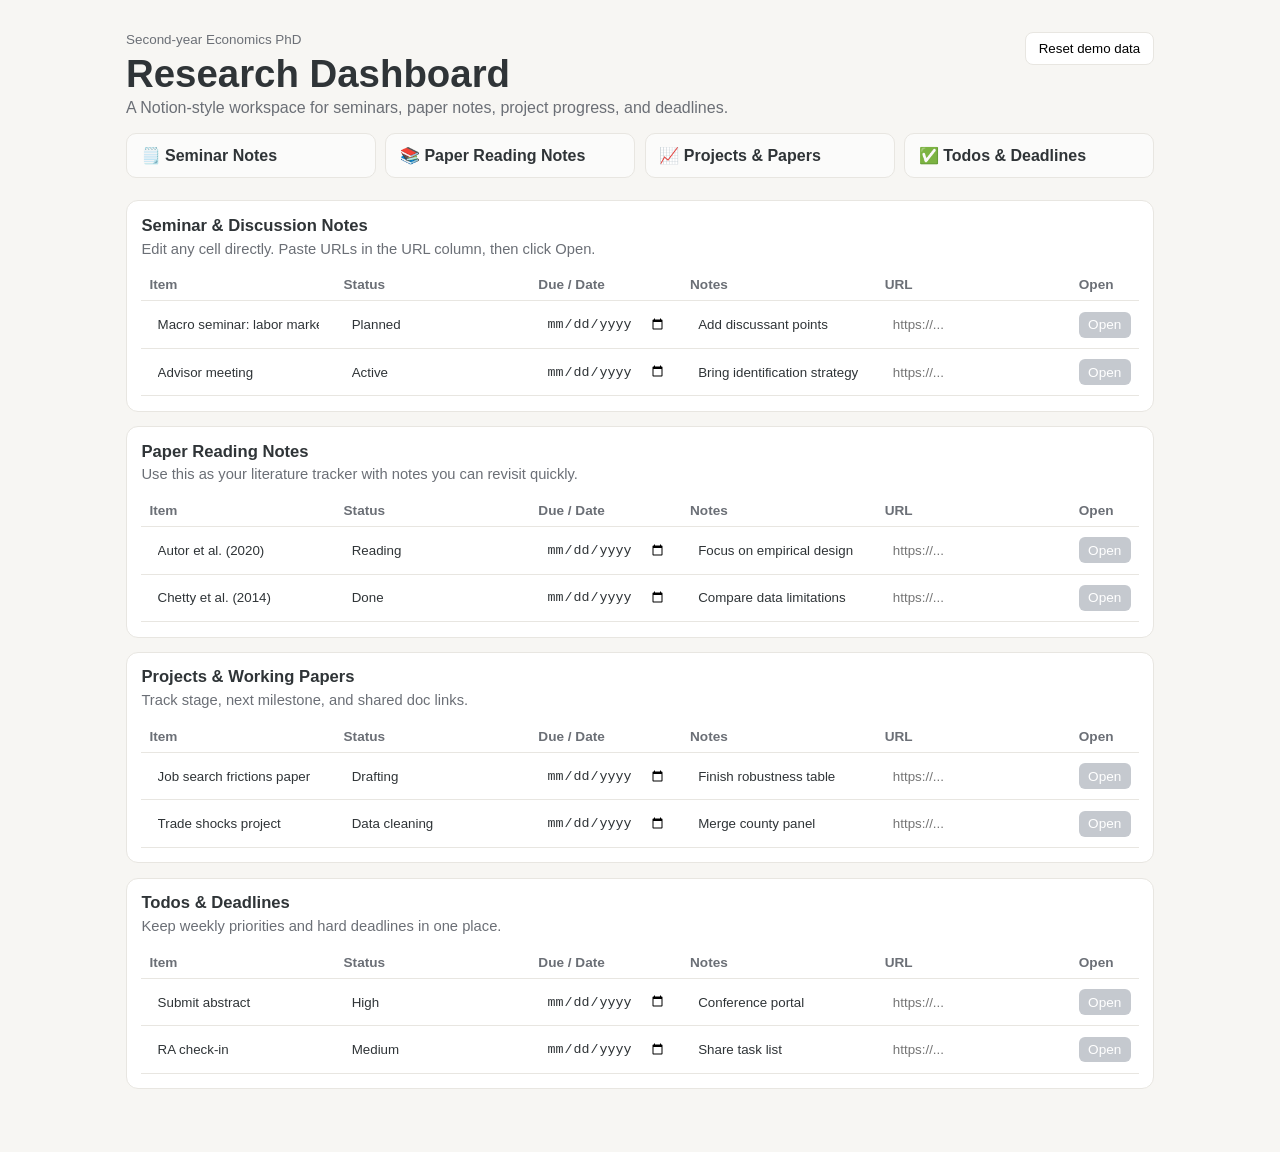
==== commit e6491f37: "Merge branch 'main' into codex/find-url-for-access" ====
--- a/index.html
+++ b/index.html
@@ -25,60 +25,29 @@
       </section>
 
       <section class="database" id="seminars">
-        <div class="database-head">
-          <div>
-            <h2>Seminar & Discussion Notes</h2>
-            <p class="hint">Edit any cell directly, then click Save note to open details like a Notion sub-page.</p>
-          </div>
-          <button class="add-row" type="button" data-add-row="seminars">+ New row</button>
-        </div>
+        <h2>Seminar & Discussion Notes</h2>
+        <p class="hint">Edit any cell directly. Paste URLs in the URL column, then click Open.</p>
         <div class="table-wrap" id="table-seminars"></div>
       </section>
 
       <section class="database" id="papers">
-        <div class="database-head">
-          <div>
-            <h2>Paper Reading Notes</h2>
-            <p class="hint">Add one row per paper. Save note stores rich details you can reopen later.</p>
-          </div>
-          <button class="add-row" type="button" data-add-row="papers">+ New row</button>
-        </div>
+        <h2>Paper Reading Notes</h2>
+        <p class="hint">Use this as your literature tracker with notes you can revisit quickly.</p>
         <div class="table-wrap" id="table-papers"></div>
       </section>
 
       <section class="database" id="projects">
-        <div class="database-head">
-          <div>
-            <h2>Projects & Working Papers</h2>
-            <p class="hint">Track stage, next milestone, and shared doc links.</p>
-          </div>
-          <button class="add-row" type="button" data-add-row="projects">+ New row</button>
-        </div>
+        <h2>Projects & Working Papers</h2>
+        <p class="hint">Track stage, next milestone, and shared doc links.</p>
         <div class="table-wrap" id="table-projects"></div>
       </section>
 
       <section class="database" id="todos">
-        <div class="database-head">
-          <div>
-            <h2>Todos & Deadlines</h2>
-            <p class="hint">Keep weekly priorities and hard deadlines in one place.</p>
-          </div>
-          <button class="add-row" type="button" data-add-row="todos">+ New row</button>
-        </div>
+        <h2>Todos & Deadlines</h2>
+        <p class="hint">Keep weekly priorities and hard deadlines in one place.</p>
         <div class="table-wrap" id="table-todos"></div>
       </section>
     </main>
-
-    <dialog id="note-dialog">
-      <form method="dialog" class="note-form">
-        <h3 id="note-title">Edit note</h3>
-        <textarea id="note-text" rows="12" placeholder="Write detailed notes here..."></textarea>
-        <div class="dialog-actions">
-          <button id="save-note" type="button" class="primary-btn">Save note</button>
-          <button type="submit" class="ghost-btn">Close</button>
-        </div>
-      </form>
-    </dialog>
 
     <template id="db-template">
       <table>
@@ -89,8 +58,7 @@
             <th>Due / Date</th>
             <th>Notes</th>
             <th>URL</th>
-            <th>Open URL</th>
-            <th>Actions</th>
+            <th>Open</th>
           </tr>
         </thead>
         <tbody></tbody>
@@ -98,43 +66,27 @@
     </template>
 
     <script>
-      const STORAGE_KEY = "phd_dashboard_v3";
-      const sections = ["seminars", "papers", "projects", "todos"];
-      const emptyRow = { item: "", status: "", date: "", notes: "", url: "", fullNote: "" };
-
+      const STORAGE_KEY = "phd_dashboard_v2";
       const seed = {
         seminars: [
-          { item: "Macro seminar: labor markets", status: "Planned", date: "", notes: "Add discussant points", url: "", fullNote: "" },
-          { item: "Advisor meeting", status: "Active", date: "", notes: "Bring identification strategy update", url: "", fullNote: "" }
+          { item: "Macro seminar: labor markets", status: "Planned", date: "", notes: "Add discussant points", url: "" },
+          { item: "Advisor meeting", status: "Active", date: "", notes: "Bring identification strategy update", url: "" }
         ],
         papers: [
-          { item: "Autor et al. (2020)", status: "Reading", date: "", notes: "Focus on empirical design", url: "", fullNote: "" },
-          { item: "Chetty et al. (2014)", status: "Done", date: "", notes: "Compare data limitations", url: "", fullNote: "" }
+          { item: "Autor et al. (2020)", status: "Reading", date: "", notes: "Focus on empirical design", url: "" },
+          { item: "Chetty et al. (2014)", status: "Done", date: "", notes: "Compare data limitations", url: "" }
         ],
         projects: [
-          { item: "Job search frictions paper", status: "Drafting", date: "", notes: "Finish robustness table", url: "", fullNote: "" },
-          { item: "Trade shocks project", status: "Data cleaning", date: "", notes: "Merge county panel", url: "", fullNote: "" }
+          { item: "Job search frictions paper", status: "Drafting", date: "", notes: "Finish robustness table", url: "" },
+          { item: "Trade shocks project", status: "Data cleaning", date: "", notes: "Merge county panel", url: "" }
         ],
         todos: [
-          { item: "Submit abstract", status: "High", date: "", notes: "Conference portal", url: "", fullNote: "" },
-          { item: "RA check-in", status: "Medium", date: "", notes: "Share task list", url: "", fullNote: "" }
+          { item: "Submit abstract", status: "High", date: "", notes: "Conference portal", url: "" },
+          { item: "RA check-in", status: "Medium", date: "", notes: "Share task list", url: "" }
         ]
       };
 
-      const dialog = document.getElementById("note-dialog");
-      const noteText = document.getElementById("note-text");
-      const noteTitle = document.getElementById("note-title");
-      let activeNoteRef = null;
-
-      function loadState() {
-        const stored = JSON.parse(localStorage.getItem(STORAGE_KEY) || "null") || structuredClone(seed);
-        sections.forEach((key) => {
-          stored[key] = Array.isArray(stored[key]) ? stored[key].map((row) => ({ ...emptyRow, ...row })) : [];
-        });
-        return stored;
-      }
-
-      const state = loadState();
+      const state = JSON.parse(localStorage.getItem(STORAGE_KEY) || "null") || structuredClone(seed);
 
       function save() {
         localStorage.setItem(STORAGE_KEY, JSON.stringify(state));
@@ -150,36 +102,6 @@
         }
       }
 
-      function addRow(key) {
-        state[key].push({ ...emptyRow });
-        save();
-        renderAll();
-      }
-
-      function removeRow(key, rowIndex) {
-        state[key].splice(rowIndex, 1);
-        save();
-        renderAll();
-      }
-
-      function openNoteEditor(key, rowIndex) {
-        activeNoteRef = { key, rowIndex };
-        const row = state[key][rowIndex];
-        noteTitle.textContent = `Note: ${row.item || "Untitled item"}`;
-        noteText.value = row.fullNote || "";
-        dialog.showModal();
-      }
-
-      function saveNote() {
-        if (!activeNoteRef) return;
-        const { key, rowIndex } = activeNoteRef;
-        state[key][rowIndex].fullNote = noteText.value;
-        state[key][rowIndex].notes = noteText.value.split("\n")[0].slice(0, 80);
-        save();
-        dialog.close();
-        renderAll();
-      }
-
       function renderTable(mountId, key) {
         const mount = document.getElementById(mountId);
         const tmpl = document.getElementById("db-template").content.firstElementChild.cloneNode(true);
@@ -187,7 +109,6 @@
 
         state[key].forEach((row, rowIndex) => {
           const tr = document.createElement("tr");
-
           ["item", "status", "date", "notes", "url"].forEach((field) => {
             const td = document.createElement("td");
             const input = document.createElement("input");
@@ -217,25 +138,6 @@
           open.className = `open-link ${next ? "" : "disabled"}`;
           openCell.appendChild(open);
           tr.appendChild(openCell);
-
-          const actionsCell = document.createElement("td");
-          actionsCell.className = "actions";
-
-          const noteBtn = document.createElement("button");
-          noteBtn.type = "button";
-          noteBtn.className = "small-btn";
-          noteBtn.textContent = "View note";
-          noteBtn.addEventListener("click", () => openNoteEditor(key, rowIndex));
-
-          const deleteBtn = document.createElement("button");
-          deleteBtn.type = "button";
-          deleteBtn.className = "small-btn danger";
-          deleteBtn.textContent = "Delete";
-          deleteBtn.addEventListener("click", () => removeRow(key, rowIndex));
-
-          actionsCell.appendChild(noteBtn);
-          actionsCell.appendChild(deleteBtn);
-          tr.appendChild(actionsCell);
           tbody.appendChild(tr);
         });
 
@@ -243,20 +145,10 @@
         mount.appendChild(tmpl);
       }
 
-      function renderAll() {
-        renderTable("table-seminars", "seminars");
-        renderTable("table-papers", "papers");
-        renderTable("table-projects", "projects");
-        renderTable("table-todos", "todos");
-      }
-
-      renderAll();
-
-      document.querySelectorAll("[data-add-row]").forEach((btn) => {
-        btn.addEventListener("click", () => addRow(btn.dataset.addRow));
-      });
-
-      document.getElementById("save-note").addEventListener("click", saveNote);
+      renderTable("table-seminars", "seminars");
+      renderTable("table-papers", "papers");
+      renderTable("table-projects", "projects");
+      renderTable("table-todos", "todos");
 
       document.getElementById("reset-data").addEventListener("click", () => {
         localStorage.setItem(STORAGE_KEY, JSON.stringify(seed));
--- a/ui/styles.css
+++ b/ui/styles.css
@@ -5,7 +5,6 @@
   --text: #2f3437;
   --muted: #6b6f76;
   --accent: #2f80ed;
-  --danger: #d64545;
 }
 
 * { box-sizing: border-box; }
@@ -33,12 +32,12 @@
 
 .crumb {
   margin: 0;
-  font-size: 0.84rem;
+  font-size: .84rem;
   color: var(--muted);
 }
 
 h1 {
-  margin: 0.3rem 0 0.2rem;
+  margin: .3rem 0 .2rem;
   font-size: clamp(1.7rem, 3vw, 2.4rem);
 }
 
@@ -47,27 +46,18 @@
   color: var(--muted);
 }
 
-.ghost-btn,
-.add-row,
-.small-btn,
-.primary-btn {
+.ghost-btn {
   border: 1px solid var(--line);
   background: var(--panel);
   border-radius: 8px;
-  padding: 0.5rem 0.8rem;
+  padding: .5rem .8rem;
   cursor: pointer;
-}
-
-.primary-btn {
-  background: var(--accent);
-  color: white;
-  border-color: var(--accent);
 }
 
 .quick-grid {
   display: grid;
   grid-template-columns: repeat(auto-fit, minmax(180px, 1fr));
-  gap: 0.6rem;
+  gap: .6rem;
   margin: 1rem 0 1.4rem;
 }
 
@@ -77,7 +67,7 @@
   background: #fbfbfa;
   border: 1px solid var(--line);
   border-radius: 10px;
-  padding: 0.75rem 0.85rem;
+  padding: .75rem .85rem;
   font-weight: 600;
 }
 
@@ -85,15 +75,8 @@
   background: var(--panel);
   border: 1px solid var(--line);
   border-radius: 12px;
-  padding: 0.9rem;
-  margin-bottom: 0.9rem;
-}
-
-.database-head {
-  display: flex;
-  align-items: flex-start;
-  justify-content: space-between;
-  gap: 0.8rem;
+  padding: .9rem;
+  margin-bottom: .9rem;
 }
 
 h2 {
@@ -102,9 +85,9 @@
 }
 
 .hint {
-  margin: 0.3rem 0 0.8rem;
+  margin: .3rem 0 .8rem;
   color: var(--muted);
-  font-size: 0.92rem;
+  font-size: .92rem;
 }
 
 .table-wrap {
@@ -114,13 +97,13 @@
 table {
   width: 100%;
   border-collapse: collapse;
-  min-width: 980px;
+  min-width: 880px;
 }
 
 th,
 td {
   border-bottom: 1px solid var(--line);
-  padding: 0.5rem;
+  padding: .5rem;
   text-align: left;
   vertical-align: middle;
 }
@@ -128,7 +111,7 @@
 th {
   color: var(--muted);
   font-weight: 600;
-  font-size: 0.85rem;
+  font-size: .85rem;
 }
 
 input {
@@ -136,12 +119,11 @@
   border: 1px solid transparent;
   background: transparent;
   border-radius: 6px;
-  padding: 0.35rem 0.45rem;
+  padding: .35rem .45rem;
   color: var(--text);
 }
 
-input:focus,
-textarea:focus {
+input:focus {
   border-color: #c5defd;
   outline: none;
   background: #f6faff;
@@ -153,8 +135,8 @@
   text-decoration: none;
   background: var(--accent);
   border-radius: 6px;
-  padding: 0.34rem 0.58rem;
-  font-size: 0.85rem;
+  padding: .34rem .58rem;
+  font-size: .85rem;
 }
 
 .open-link.disabled {
@@ -162,59 +144,8 @@
   pointer-events: none;
 }
 
-.actions {
-  white-space: nowrap;
-}
-
-.small-btn {
-  padding: 0.3rem 0.55rem;
-  margin-right: 0.35rem;
-  font-size: 0.8rem;
-}
-
-.small-btn.danger {
-  color: var(--danger);
-  border-color: #f0c4c4;
-}
-
-dialog {
-  border: none;
-  border-radius: 12px;
-  padding: 0;
-  width: min(720px, 96vw);
-}
-
-dialog::backdrop {
-  background: rgba(20, 20, 20, 0.35);
-}
-
-.note-form {
-  padding: 1rem;
-}
-
-.note-form h3 {
-  margin: 0 0 0.75rem;
-}
-
-textarea {
-  width: 100%;
-  resize: vertical;
-  border: 1px solid var(--line);
-  border-radius: 8px;
-  padding: 0.75rem;
-  font: inherit;
-}
-
-.dialog-actions {
-  display: flex;
-  justify-content: flex-end;
-  gap: 0.5rem;
-  margin-top: 0.75rem;
-}
-
 @media (max-width: 720px) {
-  .topbar,
-  .database-head {
+  .topbar {
     flex-direction: column;
   }
 }
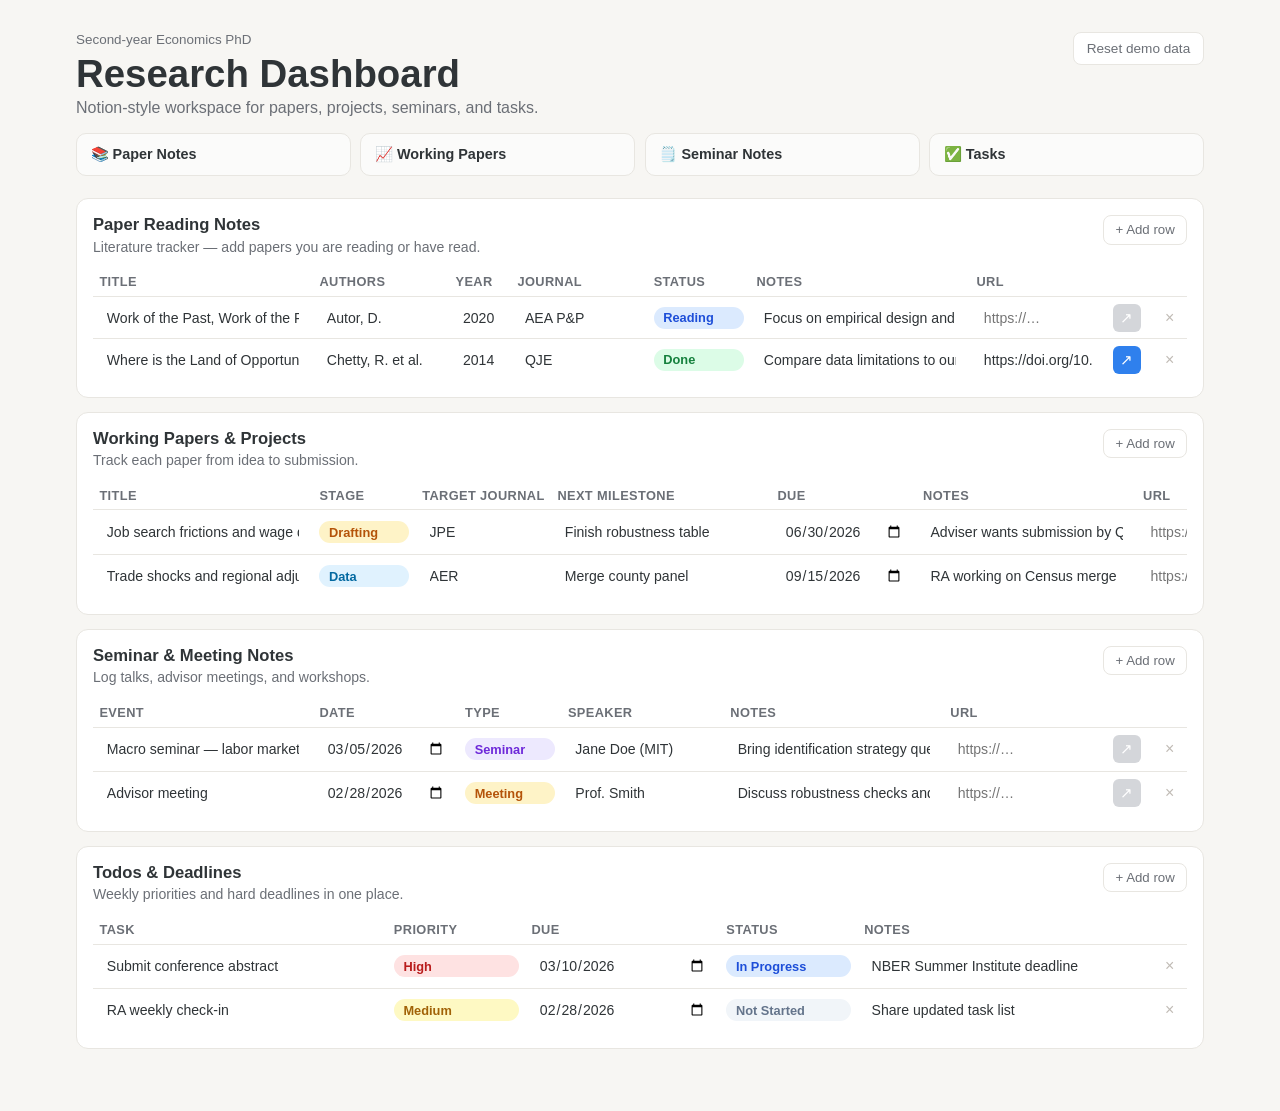
==== commit 20a50ece: "Redesign dashboard as Notion-like interface with add/delete rows - Schema-driven rendering: each sec" ====
--- a/index.html
+++ b/index.html
@@ -12,88 +12,173 @@
         <div>
           <p class="crumb">Second-year Economics PhD</p>
           <h1>Research Dashboard</h1>
-          <p class="subtitle">A Notion-style workspace for seminars, paper notes, project progress, and deadlines.</p>
+          <p class="subtitle">Notion-style workspace for papers, projects, seminars, and tasks.</p>
         </div>
         <button id="reset-data" class="ghost-btn" type="button">Reset demo data</button>
       </header>
 
-      <section class="quick-grid" aria-label="quick links">
+      <nav class="quick-grid" aria-label="quick links">
+        <a class="quick-card" href="#papers">📚 Paper Notes</a>
+        <a class="quick-card" href="#projects">📈 Working Papers</a>
         <a class="quick-card" href="#seminars">🗒️ Seminar Notes</a>
-        <a class="quick-card" href="#papers">📚 Paper Reading Notes</a>
-        <a class="quick-card" href="#projects">📈 Projects & Papers</a>
-        <a class="quick-card" href="#todos">✅ Todos & Deadlines</a>
-      </section>
-
-      <section class="database" id="seminars">
-        <h2>Seminar & Discussion Notes</h2>
-        <p class="hint">Edit any cell directly. Paste URLs in the URL column, then click Open.</p>
-        <div class="table-wrap" id="table-seminars"></div>
-      </section>
-
-      <section class="database" id="papers">
-        <h2>Paper Reading Notes</h2>
-        <p class="hint">Use this as your literature tracker with notes you can revisit quickly.</p>
-        <div class="table-wrap" id="table-papers"></div>
-      </section>
-
-      <section class="database" id="projects">
-        <h2>Projects & Working Papers</h2>
-        <p class="hint">Track stage, next milestone, and shared doc links.</p>
-        <div class="table-wrap" id="table-projects"></div>
-      </section>
-
-      <section class="database" id="todos">
-        <h2>Todos & Deadlines</h2>
-        <p class="hint">Keep weekly priorities and hard deadlines in one place.</p>
-        <div class="table-wrap" id="table-todos"></div>
-      </section>
+        <a class="quick-card" href="#todos">✅ Tasks</a>
+      </nav>
+
+      <div id="app"></div>
     </main>
 
-    <template id="db-template">
-      <table>
-        <thead>
-          <tr>
-            <th>Item</th>
-            <th>Status</th>
-            <th>Due / Date</th>
-            <th>Notes</th>
-            <th>URL</th>
-            <th>Open</th>
-          </tr>
-        </thead>
-        <tbody></tbody>
-      </table>
-    </template>
-
     <script>
-      const STORAGE_KEY = "phd_dashboard_v2";
+      const STORAGE_KEY = "phd_dashboard_v3";
+
+      // ── Schema definitions ──────────────────────────────────────────────────
+      const schemas = [
+        {
+          id: "papers",
+          icon: "📚",
+          label: "Paper Reading Notes",
+          hint: "Literature tracker — add papers you are reading or have read.",
+          columns: [
+            { key: "title",   label: "Title",      type: "text",   grow: 2 },
+            { key: "authors", label: "Authors",    type: "text",   grow: 1 },
+            { key: "year",    label: "Year",       type: "text",   width: "62px" },
+            { key: "journal", label: "Journal",    type: "text",   grow: 1 },
+            { key: "status",  label: "Status",     type: "select", options: ["Unread","Reading","Done"] },
+            { key: "notes",   label: "Notes",      type: "text",   grow: 2 },
+            { key: "url",     label: "URL",        type: "url",    grow: 1 }
+          ]
+        },
+        {
+          id: "projects",
+          icon: "📈",
+          label: "Working Papers & Projects",
+          hint: "Track each paper from idea to submission.",
+          columns: [
+            { key: "title",         label: "Title",           type: "text",   grow: 2 },
+            { key: "stage",         label: "Stage",           type: "select", options: ["Idea","Reading","Data","Analysis","Drafting","Submitted","Published"] },
+            { key: "targetJournal", label: "Target Journal",  type: "text",   grow: 1 },
+            { key: "nextMilestone", label: "Next Milestone",  type: "text",   grow: 2 },
+            { key: "due",           label: "Due",             type: "date" },
+            { key: "notes",         label: "Notes",           type: "text",   grow: 2 },
+            { key: "url",           label: "URL",             type: "url",    grow: 1 }
+          ]
+        },
+        {
+          id: "seminars",
+          icon: "🗒️",
+          label: "Seminar & Meeting Notes",
+          hint: "Log talks, advisor meetings, and workshops.",
+          columns: [
+            { key: "event",   label: "Event",    type: "text",   grow: 2 },
+            { key: "date",    label: "Date",     type: "date" },
+            { key: "type",    label: "Type",     type: "select", options: ["Seminar","Meeting","Workshop","Conference","Job Talk"] },
+            { key: "speaker", label: "Speaker",  type: "text",   grow: 1 },
+            { key: "notes",   label: "Notes",    type: "text",   grow: 2 },
+            { key: "url",     label: "URL",      type: "url",    grow: 1 }
+          ]
+        },
+        {
+          id: "todos",
+          icon: "✅",
+          label: "Todos & Deadlines",
+          hint: "Weekly priorities and hard deadlines in one place.",
+          columns: [
+            { key: "task",     label: "Task",     type: "text",   grow: 2 },
+            { key: "priority", label: "Priority", type: "select", options: ["High","Medium","Low"] },
+            { key: "due",      label: "Due",      type: "date" },
+            { key: "status",   label: "Status",   type: "select", options: ["Not Started","In Progress","Done"] },
+            { key: "notes",    label: "Notes",    type: "text",   grow: 2 }
+          ]
+        }
+      ];
+
+      // ── Seed data ───────────────────────────────────────────────────────────
       const seed = {
-        seminars: [
-          { item: "Macro seminar: labor markets", status: "Planned", date: "", notes: "Add discussant points", url: "" },
-          { item: "Advisor meeting", status: "Active", date: "", notes: "Bring identification strategy update", url: "" }
-        ],
         papers: [
-          { item: "Autor et al. (2020)", status: "Reading", date: "", notes: "Focus on empirical design", url: "" },
-          { item: "Chetty et al. (2014)", status: "Done", date: "", notes: "Compare data limitations", url: "" }
+          {
+            title: "Work of the Past, Work of the Future",
+            authors: "Autor, D.",
+            year: "2020",
+            journal: "AEA P&P",
+            status: "Reading",
+            notes: "Focus on empirical design and polarization mechanism",
+            url: ""
+          },
+          {
+            title: "Where is the Land of Opportunity?",
+            authors: "Chetty, R. et al.",
+            year: "2014",
+            journal: "QJE",
+            status: "Done",
+            notes: "Compare data limitations to our context",
+            url: "https://doi.org/10.1093/qje/qju022"
+          }
         ],
         projects: [
-          { item: "Job search frictions paper", status: "Drafting", date: "", notes: "Finish robustness table", url: "" },
-          { item: "Trade shocks project", status: "Data cleaning", date: "", notes: "Merge county panel", url: "" }
+          {
+            title: "Job search frictions and wage dynamics",
+            stage: "Drafting",
+            targetJournal: "JPE",
+            nextMilestone: "Finish robustness table",
+            due: "2026-06-30",
+            notes: "Adviser wants submission by Q4 2026",
+            url: ""
+          },
+          {
+            title: "Trade shocks and regional adjustment",
+            stage: "Data",
+            targetJournal: "AER",
+            nextMilestone: "Merge county panel",
+            due: "2026-09-15",
+            notes: "RA working on Census merge",
+            url: ""
+          }
+        ],
+        seminars: [
+          {
+            event: "Macro seminar — labor markets",
+            date: "2026-03-05",
+            type: "Seminar",
+            speaker: "Jane Doe (MIT)",
+            notes: "Bring identification strategy question",
+            url: ""
+          },
+          {
+            event: "Advisor meeting",
+            date: "2026-02-28",
+            type: "Meeting",
+            speaker: "Prof. Smith",
+            notes: "Discuss robustness checks and timeline",
+            url: ""
+          }
         ],
         todos: [
-          { item: "Submit abstract", status: "High", date: "", notes: "Conference portal", url: "" },
-          { item: "RA check-in", status: "Medium", date: "", notes: "Share task list", url: "" }
+          {
+            task: "Submit conference abstract",
+            priority: "High",
+            due: "2026-03-10",
+            status: "In Progress",
+            notes: "NBER Summer Institute deadline"
+          },
+          {
+            task: "RA weekly check-in",
+            priority: "Medium",
+            due: "2026-02-28",
+            status: "Not Started",
+            notes: "Share updated task list"
+          }
         ]
       };
 
-      const state = JSON.parse(localStorage.getItem(STORAGE_KEY) || "null") || structuredClone(seed);
+      // ── State ───────────────────────────────────────────────────────────────
+      let state = JSON.parse(localStorage.getItem(STORAGE_KEY) || "null") ||
+                  structuredClone(seed);
 
       function save() {
         localStorage.setItem(STORAGE_KEY, JSON.stringify(state));
       }
 
       function validUrl(value) {
-        if (!value.trim()) return "";
+        if (!value || !value.trim()) return "";
         try {
           const normalized = value.startsWith("http") ? value : `https://${value}`;
           return new URL(normalized).toString();
@@ -102,57 +187,232 @@
         }
       }
 
-      function renderTable(mountId, key) {
-        const mount = document.getElementById(mountId);
-        const tmpl = document.getElementById("db-template").content.firstElementChild.cloneNode(true);
-        const tbody = tmpl.querySelector("tbody");
-
-        state[key].forEach((row, rowIndex) => {
-          const tr = document.createElement("tr");
-          ["item", "status", "date", "notes", "url"].forEach((field) => {
-            const td = document.createElement("td");
+      function blankRow(schema) {
+        const row = {};
+        schema.columns.forEach(col => {
+          row[col.key] = col.type === "select" ? col.options[0] : "";
+        });
+        return row;
+      }
+
+      // ── Rendering ───────────────────────────────────────────────────────────
+      function renderAll() {
+        const app = document.getElementById("app");
+        app.innerHTML = "";
+        schemas.forEach(schema => renderSection(schema, app));
+      }
+
+      function renderSection(schema, container) {
+        if (!state[schema.id]) state[schema.id] = [];
+
+        const section = document.createElement("section");
+        section.className = "database";
+        section.id = schema.id;
+
+        // Header row: title + add button
+        const dbHead = document.createElement("div");
+        dbHead.className = "db-header";
+
+        const titleWrap = document.createElement("div");
+        const h2 = document.createElement("h2");
+        h2.textContent = schema.label;
+        const hint = document.createElement("p");
+        hint.className = "hint";
+        hint.textContent = schema.hint;
+        titleWrap.appendChild(h2);
+        titleWrap.appendChild(hint);
+
+        const addBtn = document.createElement("button");
+        addBtn.className = "add-btn";
+        addBtn.textContent = "+ Add row";
+        addBtn.addEventListener("click", () => {
+          state[schema.id].push(blankRow(schema));
+          save();
+          // Re-render only this section
+          const old = document.getElementById(schema.id);
+          const parent = old.parentNode;
+          const next = old.nextSibling;
+          old.remove();
+          const newSection = document.createDocumentFragment();
+          renderSection(schema, newSection);
+          parent.insertBefore(newSection, next);
+          // Focus first input of the new last row
+          const sec = document.getElementById(schema.id);
+          const lastInput = sec.querySelector("tbody tr:last-child td:first-child input");
+          if (lastInput) lastInput.focus();
+        });
+
+        dbHead.appendChild(titleWrap);
+        dbHead.appendChild(addBtn);
+        section.appendChild(dbHead);
+
+        // Table
+        const wrap = document.createElement("div");
+        wrap.className = "table-wrap";
+
+        const table = document.createElement("table");
+        const thead = document.createElement("thead");
+        const headerRow = document.createElement("tr");
+
+        schema.columns.forEach(col => {
+          const th = document.createElement("th");
+          th.textContent = col.label;
+          if (col.width) th.style.width = col.width;
+          headerRow.appendChild(th);
+        });
+
+        const hasUrl = schema.columns.some(c => c.type === "url");
+        if (hasUrl) {
+          const openTh = document.createElement("th");
+          openTh.style.width = "46px";
+          headerRow.appendChild(openTh);
+        }
+
+        const delTh = document.createElement("th");
+        delTh.style.width = "32px";
+        headerRow.appendChild(delTh);
+
+        thead.appendChild(headerRow);
+        table.appendChild(thead);
+
+        const tbody = document.createElement("tbody");
+        state[schema.id].forEach((row, i) => {
+          tbody.appendChild(buildRow(schema, row, i));
+        });
+        table.appendChild(tbody);
+        wrap.appendChild(table);
+        section.appendChild(wrap);
+
+        // Empty-state row
+        if (state[schema.id].length === 0) {
+          const empty = document.createElement("p");
+          empty.className = "empty-hint";
+          empty.textContent = "No entries yet. Click \"+ Add row\" to get started.";
+          wrap.appendChild(empty);
+        }
+
+        container.appendChild(section);
+      }
+
+      function buildRow(schema, row, rowIndex) {
+        const tr = document.createElement("tr");
+        let openLink = null;
+
+        schema.columns.forEach(col => {
+          const td = document.createElement("td");
+          if (col.grow) td.style.minWidth = `${col.grow * 110}px`;
+
+          if (col.type === "select") {
+            const badge = document.createElement("div");
+            badge.className = "badge-wrap";
+            const val = row[col.key] || col.options[0];
+            badge.dataset.val = val;
+
+            const sel = document.createElement("select");
+            col.options.forEach(opt => {
+              const option = document.createElement("option");
+              option.value = opt;
+              option.textContent = opt;
+              if (val === opt) option.selected = true;
+              sel.appendChild(option);
+            });
+            sel.addEventListener("change", e => {
+              state[schema.id][rowIndex][col.key] = e.target.value;
+              badge.dataset.val = e.target.value;
+              save();
+            });
+            badge.appendChild(sel);
+            td.appendChild(badge);
+
+          } else if (col.type === "date") {
             const input = document.createElement("input");
-            input.value = row[field] || "";
-            input.type = field === "date" ? "date" : "text";
-            input.placeholder = field === "url" ? "https://..." : "";
-            input.addEventListener("input", (e) => {
-              state[key][rowIndex][field] = e.target.value;
-              if (field === "url") {
-                const next = validUrl(e.target.value);
-                open.href = next || "#";
-                open.classList.toggle("disabled", !next);
+            input.type = "date";
+            input.value = row[col.key] || "";
+            input.addEventListener("change", e => {
+              state[schema.id][rowIndex][col.key] = e.target.value;
+              save();
+            });
+            td.appendChild(input);
+
+          } else if (col.type === "url") {
+            const input = document.createElement("input");
+            input.type = "text";
+            input.placeholder = "https://…";
+            input.value = row[col.key] || "";
+            input.addEventListener("input", e => {
+              state[schema.id][rowIndex][col.key] = e.target.value;
+              const href = validUrl(e.target.value);
+              if (openLink) {
+                openLink.href = href || "#";
+                openLink.classList.toggle("disabled", !href);
               }
               save();
             });
             td.appendChild(input);
-            tr.appendChild(td);
-          });
-
-          const openCell = document.createElement("td");
-          const open = document.createElement("a");
-          const next = validUrl(row.url || "");
-          open.href = next || "#";
-          open.target = "_blank";
-          open.rel = "noreferrer";
-          open.textContent = "Open";
-          open.className = `open-link ${next ? "" : "disabled"}`;
-          openCell.appendChild(open);
-          tr.appendChild(openCell);
-          tbody.appendChild(tr);
-        });
-
-        mount.innerHTML = "";
-        mount.appendChild(tmpl);
-      }
-
-      renderTable("table-seminars", "seminars");
-      renderTable("table-papers", "papers");
-      renderTable("table-projects", "projects");
-      renderTable("table-todos", "todos");
+
+          } else {
+            const input = document.createElement("input");
+            input.type = "text";
+            input.value = row[col.key] || "";
+            input.addEventListener("input", e => {
+              state[schema.id][rowIndex][col.key] = e.target.value;
+              save();
+            });
+            td.appendChild(input);
+          }
+
+          tr.appendChild(td);
+        });
+
+        // Open link cell
+        const hasUrl = schema.columns.some(c => c.type === "url");
+        if (hasUrl) {
+          const openTd = document.createElement("td");
+          const link = document.createElement("a");
+          const href = validUrl(row.url || "");
+          link.href = href || "#";
+          link.target = "_blank";
+          link.rel = "noreferrer";
+          link.textContent = "↗";
+          link.title = "Open URL";
+          link.className = `open-link ${href ? "" : "disabled"}`;
+          openLink = link;
+          openTd.appendChild(link);
+          tr.appendChild(openTd);
+        }
+
+        // Delete cell
+        const delTd = document.createElement("td");
+        const delBtn = document.createElement("button");
+        delBtn.className = "del-btn";
+        delBtn.textContent = "×";
+        delBtn.title = "Delete row";
+        delBtn.addEventListener("click", () => {
+          state[schema.id].splice(rowIndex, 1);
+          save();
+          // Re-render this section in place
+          const old = document.getElementById(schema.id);
+          const parent = old.parentNode;
+          const next = old.nextSibling;
+          old.remove();
+          const frag = document.createDocumentFragment();
+          renderSection(schema, frag);
+          parent.insertBefore(frag, next);
+        });
+        delTd.appendChild(delBtn);
+        tr.appendChild(delTd);
+
+        return tr;
+      }
+
+      // ── Boot ────────────────────────────────────────────────────────────────
+      renderAll();
 
       document.getElementById("reset-data").addEventListener("click", () => {
-        localStorage.setItem(STORAGE_KEY, JSON.stringify(seed));
-        location.reload();
+        if (confirm("Reset all data to the demo state? This cannot be undone.")) {
+          localStorage.setItem(STORAGE_KEY, JSON.stringify(structuredClone(seed)));
+          location.reload();
+        }
       });
     </script>
   </body>
--- a/ui/styles.css
+++ b/ui/styles.css
@@ -17,11 +17,12 @@
 }
 
 .page {
-  max-width: 1060px;
+  max-width: 1160px;
   margin: 0 auto;
   padding: 2rem 1rem 3rem;
 }
 
+/* ── Top bar ──────────────────────────────────────────────────────────────── */
 .topbar {
   display: flex;
   justify-content: space-between;
@@ -52,13 +53,21 @@
   border-radius: 8px;
   padding: .5rem .8rem;
   cursor: pointer;
-}
-
+  font-size: .85rem;
+  color: var(--muted);
+  white-space: nowrap;
+}
+.ghost-btn:hover { background: #f0efec; }
+
+/* ── Quick nav cards ──────────────────────────────────────────────────────── */
 .quick-grid {
   display: grid;
-  grid-template-columns: repeat(auto-fit, minmax(180px, 1fr));
+  grid-template-columns: repeat(auto-fit, minmax(160px, 1fr));
   gap: .6rem;
   margin: 1rem 0 1.4rem;
+  text-decoration: none;
+  list-style: none;
+  padding: 0;
 }
 
 .quick-card {
@@ -69,27 +78,83 @@
   border-radius: 10px;
   padding: .75rem .85rem;
   font-weight: 600;
-}
-
+  font-size: .9rem;
+}
+.quick-card:hover { background: #f3f2ef; }
+
+/* ── Database section ─────────────────────────────────────────────────────── */
 .database {
   background: var(--panel);
   border: 1px solid var(--line);
   border-radius: 12px;
-  padding: .9rem;
+  padding: 1rem;
   margin-bottom: .9rem;
+}
+
+.db-header {
+  display: flex;
+  justify-content: space-between;
+  align-items: flex-start;
+  gap: 1rem;
+  margin-bottom: .8rem;
 }
 
 h2 {
   font-size: 1.04rem;
-  margin: 0;
+  margin: 0 0 .2rem;
 }
 
 .hint {
-  margin: .3rem 0 .8rem;
-  color: var(--muted);
-  font-size: .92rem;
-}
-
+  margin: 0;
+  color: var(--muted);
+  font-size: .88rem;
+}
+
+.empty-hint {
+  margin: .6rem 0 .2rem;
+  color: var(--muted);
+  font-size: .88rem;
+  font-style: italic;
+}
+
+/* ── Buttons ──────────────────────────────────────────────────────────────── */
+.add-btn {
+  flex-shrink: 0;
+  background: var(--panel);
+  border: 1px solid var(--line);
+  border-radius: 8px;
+  padding: .38rem .7rem;
+  font-size: .83rem;
+  cursor: pointer;
+  color: var(--muted);
+  white-space: nowrap;
+}
+.add-btn:hover {
+  background: #f0efec;
+  color: var(--text);
+}
+
+.del-btn {
+  display: flex;
+  align-items: center;
+  justify-content: center;
+  width: 22px;
+  height: 22px;
+  border: none;
+  background: transparent;
+  border-radius: 4px;
+  cursor: pointer;
+  color: #c0bbb5;
+  font-size: 1rem;
+  line-height: 1;
+  padding: 0;
+}
+.del-btn:hover {
+  background: #fee2e2;
+  color: #b91c1c;
+}
+
+/* ── Table ────────────────────────────────────────────────────────────────── */
 .table-wrap {
   overflow-x: auto;
 }
@@ -97,55 +162,130 @@
 table {
   width: 100%;
   border-collapse: collapse;
-  min-width: 880px;
-}
-
-th,
-td {
+}
+
+th, td {
   border-bottom: 1px solid var(--line);
-  padding: .5rem;
+  padding: .42rem .4rem;
   text-align: left;
   vertical-align: middle;
-}
+  white-space: nowrap;
+}
+
+td { white-space: normal; }
 
 th {
   color: var(--muted);
   font-weight: 600;
-  font-size: .85rem;
-}
-
-input {
+  font-size: .8rem;
+  text-transform: uppercase;
+  letter-spacing: .03em;
+}
+
+tr:last-child td { border-bottom: none; }
+
+/* ── Inputs ───────────────────────────────────────────────────────────────── */
+input[type="text"],
+input[type="date"] {
   width: 100%;
   border: 1px solid transparent;
   background: transparent;
   border-radius: 6px;
-  padding: .35rem .45rem;
-  color: var(--text);
-}
-
-input:focus {
+  padding: .3rem .4rem;
+  color: var(--text);
+  font-size: .88rem;
+  font-family: inherit;
+}
+
+input[type="text"]:focus,
+input[type="date"]:focus {
   border-color: #c5defd;
   outline: none;
   background: #f6faff;
 }
 
+/* ── Status badge selects ─────────────────────────────────────────────────── */
+.badge-wrap {
+  display: inline-flex;
+  width: 100%;
+}
+
+.badge-wrap select {
+  appearance: none;
+  -webkit-appearance: none;
+  border: none;
+  border-radius: 999px;
+  padding: .22rem .6rem;
+  font-size: .8rem;
+  font-weight: 600;
+  font-family: inherit;
+  cursor: pointer;
+  width: 100%;
+  min-width: 90px;
+  /* default: neutral */
+  background: #f1f5f9;
+  color: #64748b;
+}
+.badge-wrap select:focus {
+  outline: 2px solid #c5defd;
+  outline-offset: 1px;
+}
+
+/* Paper status */
+.badge-wrap[data-val="Unread"] select   { background: #f1f5f9; color: #64748b; }
+.badge-wrap[data-val="Reading"] select  { background: #dbeafe; color: #1d4ed8; }
+.badge-wrap[data-val="Done"] select     { background: #dcfce7; color: #15803d; }
+
+/* Priority */
+.badge-wrap[data-val="High"] select     { background: #fee2e2; color: #b91c1c; }
+.badge-wrap[data-val="Medium"] select   { background: #fef9c3; color: #a16207; }
+.badge-wrap[data-val="Low"] select      { background: #f0fdf4; color: #15803d; }
+
+/* Todo status — "Not Started" and "In Progress" handled above + Done */
+.badge-wrap[data-val="Not Started"] select  { background: #f1f5f9; color: #64748b; }
+.badge-wrap[data-val="In Progress"] select  { background: #dbeafe; color: #1d4ed8; }
+
+/* Seminar / event type */
+.badge-wrap[data-val="Seminar"] select      { background: #ede9fe; color: #6d28d9; }
+.badge-wrap[data-val="Meeting"] select      { background: #fef3c7; color: #b45309; }
+.badge-wrap[data-val="Workshop"] select     { background: #e0f2fe; color: #0369a1; }
+.badge-wrap[data-val="Conference"] select   { background: #d1fae5; color: #065f46; }
+.badge-wrap[data-val="Job Talk"] select     { background: #fce7f3; color: #9d174d; }
+
+/* Project stage */
+.badge-wrap[data-val="Idea"] select         { background: #ede9fe; color: #6d28d9; }
+.badge-wrap[data-val="Data"] select         { background: #e0f2fe; color: #0369a1; }
+.badge-wrap[data-val="Analysis"] select     { background: #cffafe; color: #155e75; }
+.badge-wrap[data-val="Drafting"] select     { background: #fef3c7; color: #b45309; }
+.badge-wrap[data-val="Submitted"] select    { background: #d1fae5; color: #065f46; }
+.badge-wrap[data-val="Published"] select    { background: #dcfce7; color: #15803d; }
+
+/* ── Open-URL link ────────────────────────────────────────────────────────── */
 .open-link {
-  display: inline-block;
+  display: inline-flex;
+  align-items: center;
+  justify-content: center;
+  width: 28px;
+  height: 28px;
   color: #fff;
   text-decoration: none;
   background: var(--accent);
   border-radius: 6px;
-  padding: .34rem .58rem;
-  font-size: .85rem;
+  font-size: .95rem;
 }
 
 .open-link.disabled {
-  background: #c5c9cf;
+  background: #d4d6da;
   pointer-events: none;
 }
 
+/* ── Responsive ───────────────────────────────────────────────────────────── */
 @media (max-width: 720px) {
   .topbar {
     flex-direction: column;
   }
-}
+  .db-header {
+    flex-direction: column;
+    align-items: flex-start;
+  }
+}
